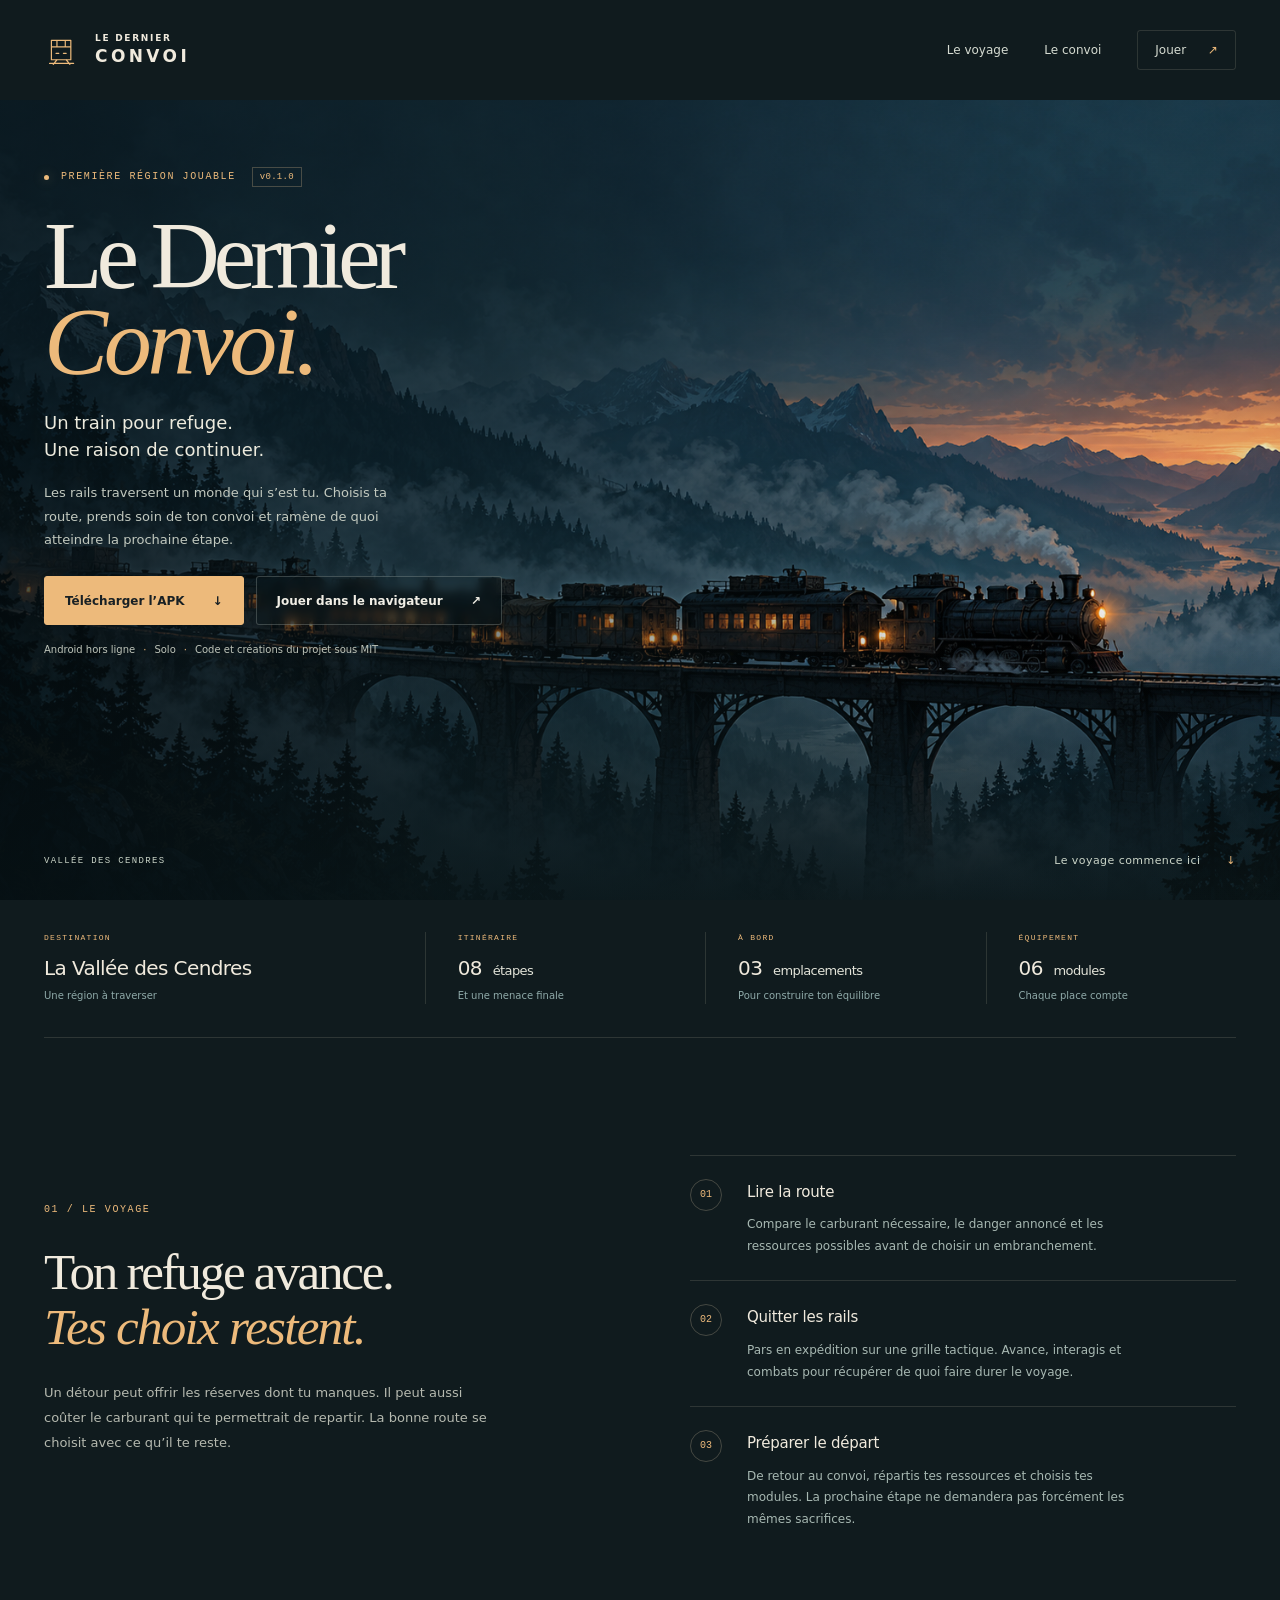
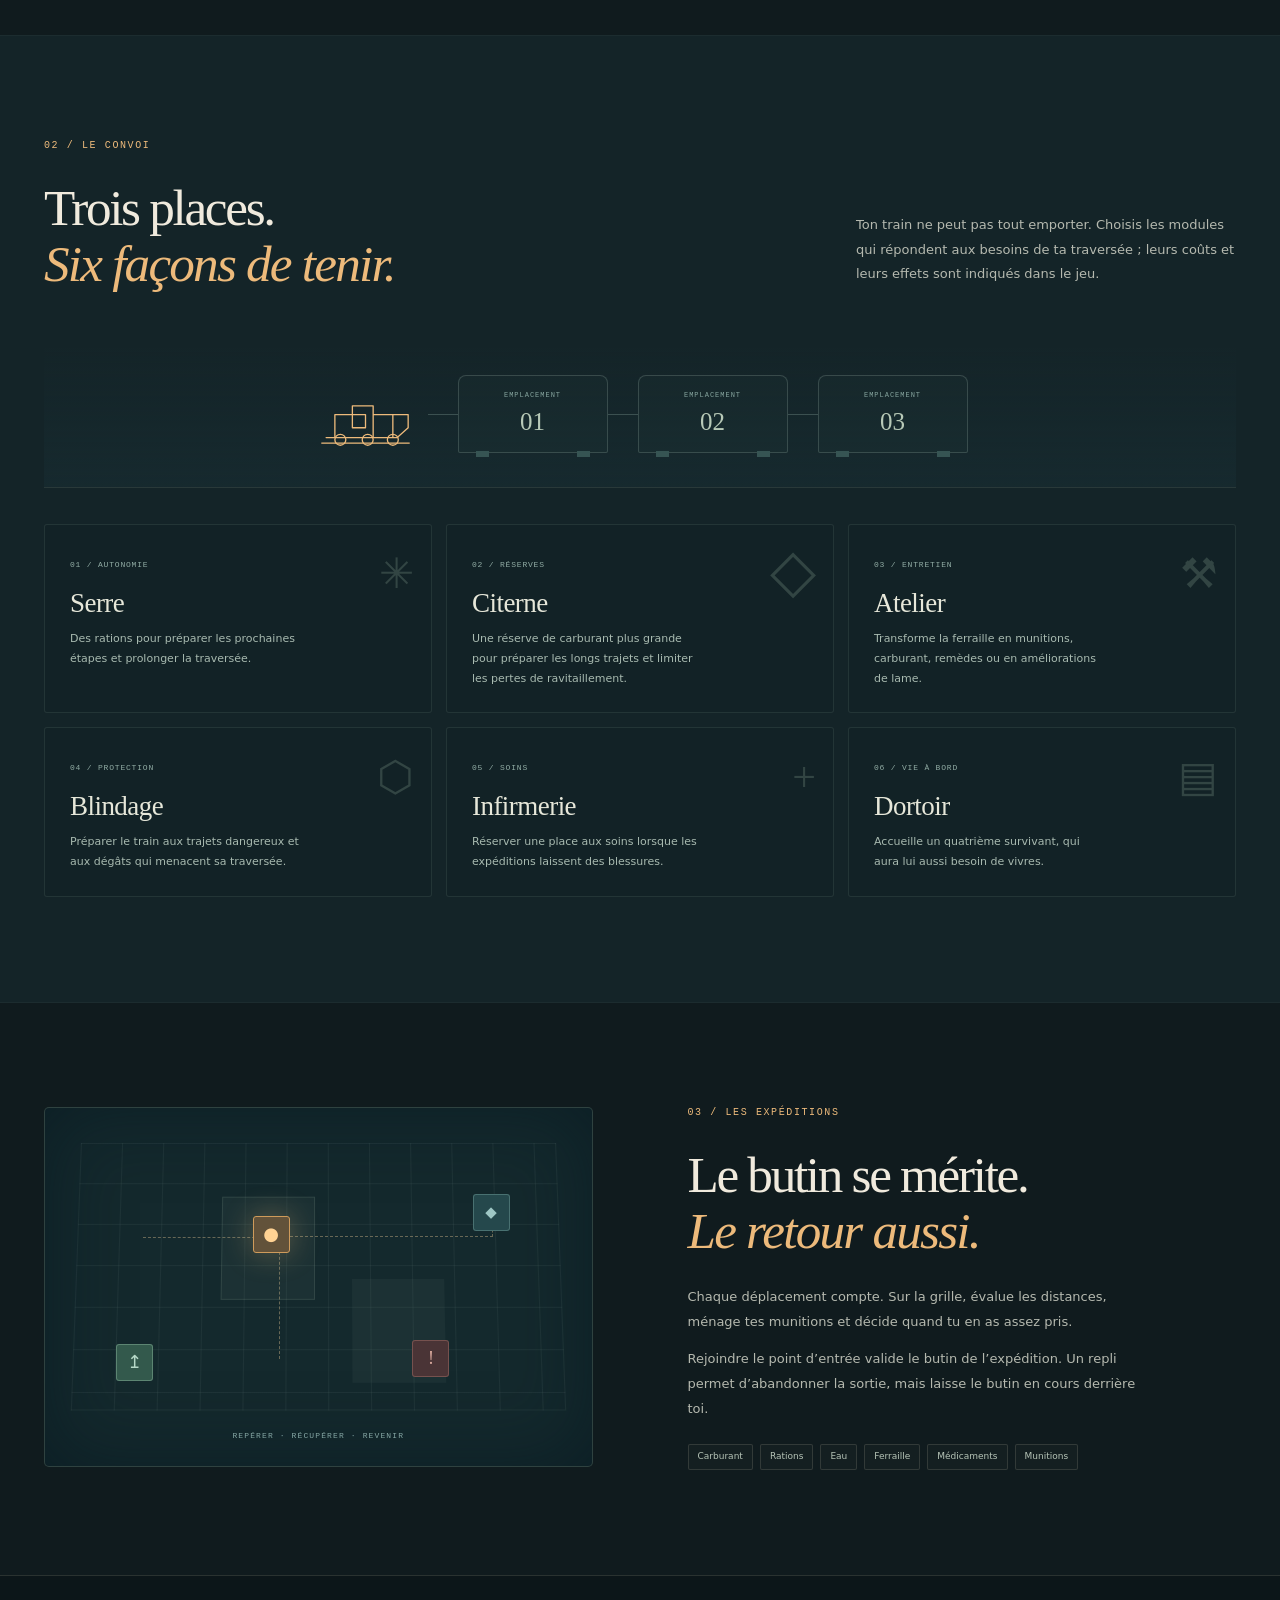
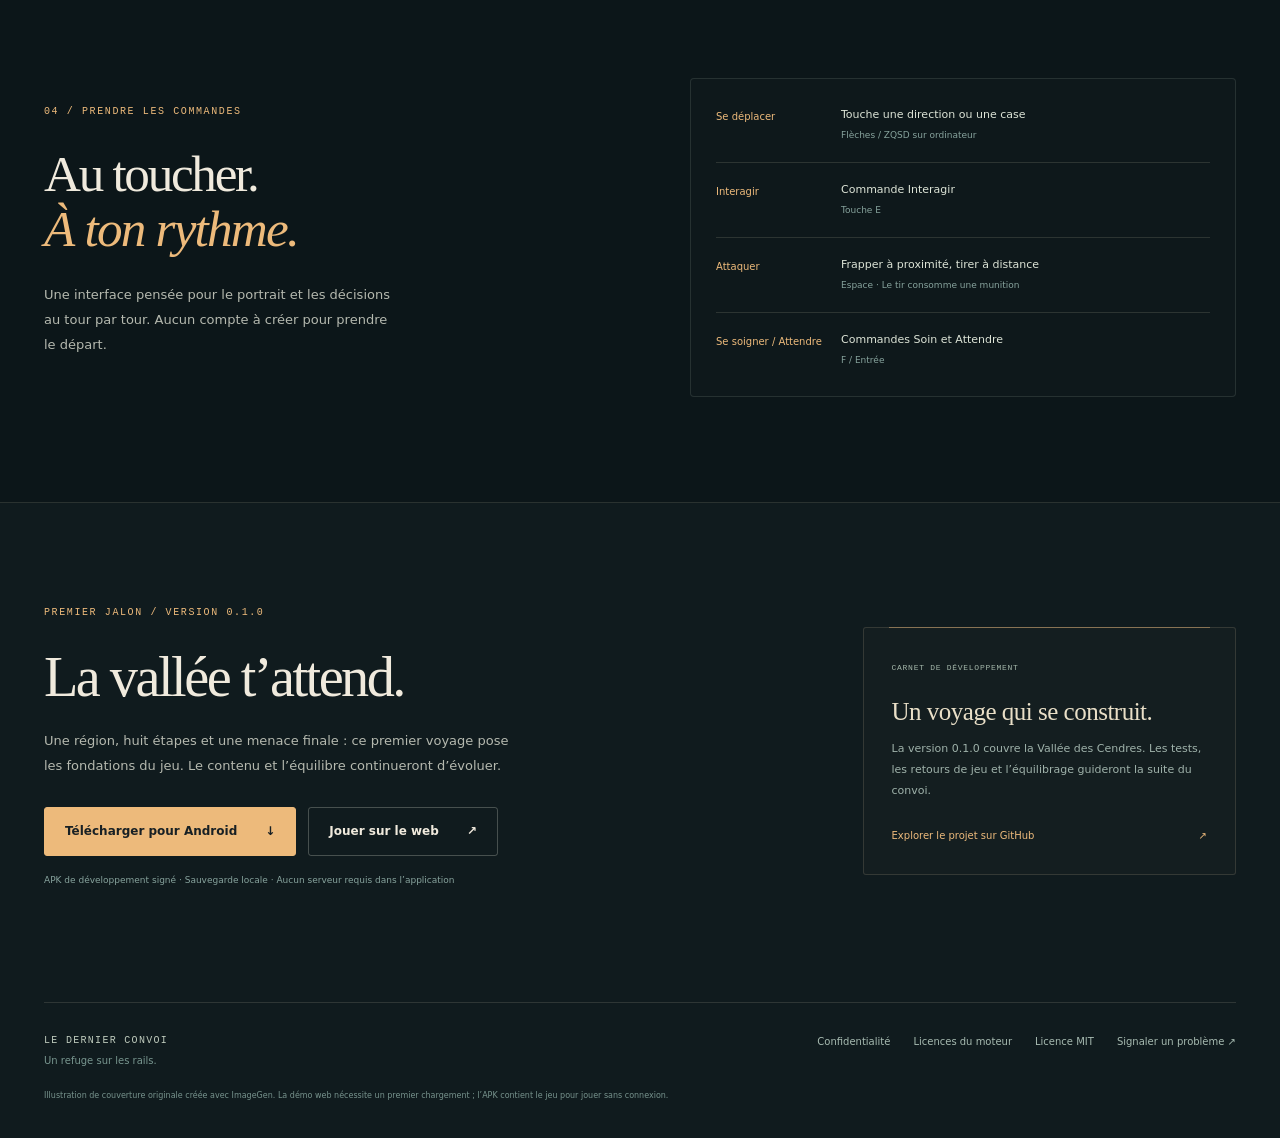
==== docs/index.html @ 00a4aabe "Le Dernier Convoi 0.1 : première région jouable" ====
<!doctype html>
<html lang="fr">
<head>
  <meta charset="utf-8">
  <meta name="viewport" content="width=device-width,initial-scale=1,viewport-fit=cover">
  <meta name="theme-color" content="#101b1e">
  <meta name="description" content="Un train pour refuge. Huit étapes pour traverser la Vallée des Cendres. Le Dernier Convoi, jeu de survie et de stratégie Android entièrement hors ligne.">
  <meta property="og:title" content="Le Dernier Convoi — un refuge sur les rails">
  <meta property="og:description" content="Choisis ta route, aménage ton train et reviens vivant de chaque expédition. Première région jouable, version 0.1.0.">
  <meta property="og:image" content="https://zachiran42.github.io/le-dernier-convoi/assets/key-art.png">
  <meta http-equiv="Content-Security-Policy" content="default-src 'self'; script-src 'none'; style-src 'self'; img-src 'self' data:; connect-src 'none'; object-src 'none'; base-uri 'self'; form-action 'none'">
  <title>Le Dernier Convoi — un refuge sur les rails</title>
  <link rel="stylesheet" href="style.css">
</head>
<body>
  <a class="skip-link" href="#voyage">Aller au contenu</a>
  <header class="header">
    <a class="wordmark" href="./" aria-label="Le Dernier Convoi, accueil">
      <svg class="brand-mark" viewBox="0 0 40 40" aria-hidden="true"><path d="M8 9h21v21H8zM8 16h21M14 9v7M23 9v7M6 34h26M14 30l-4 5M24 30l4 5"/><path d="M13 23h3m5 0h3"/></svg>
      <span>LE DERNIER<br><strong>CONVOI</strong></span>
    </a>
    <nav class="nav" aria-label="Navigation principale">
      <a href="#voyage">Le voyage</a>
      <a href="#convoi">Le convoi</a>
      <a class="nav-play" href="play/index.html">Jouer <span aria-hidden="true">↗</span></a>
    </nav>
  </header>

  <main>
    <section class="hero" aria-labelledby="game-title">
      <img class="hero-art" src="assets/key-art.png" width="1672" height="941" alt="Un long train aux fenêtres ambrées traverse un viaduc au milieu des pins et des montagnes noyées dans la brume." fetchpriority="high">
      <div class="hero-shade" aria-hidden="true"></div>
      <div class="hero-content container">
        <p class="eyebrow"><span class="status-light" aria-hidden="true"></span> PREMIÈRE RÉGION JOUABLE <span class="version">v0.1.0</span></p>
        <h1 id="game-title">Le Dernier<br><em>Convoi.</em></h1>
        <p class="hero-line">Un train pour refuge.<br>Une raison de continuer.</p>
        <p class="hero-description">Les rails traversent un monde qui s’est tu. Choisis ta route, prends soin de ton convoi et ramène de quoi atteindre la prochaine étape.</p>
        <div class="actions">
          <a class="button primary" href="https://github.com/Zachiran42/le-dernier-convoi/releases/download/v0.1.0/le-dernier-convoi-0.1.0.apk" download><span>Télécharger l’APK</span><span aria-hidden="true">↓</span></a>
          <a class="button ghost" href="play/index.html">Jouer dans le navigateur <span aria-hidden="true">↗</span></a>
        </div>
        <p class="hero-meta">Android hors ligne <span>·</span> Solo <span>·</span> Code et créations du projet sous MIT</p>
      </div>
      <div class="hero-bottom container"><span>VALLÉE DES CENDRES</span><a href="#voyage">Le voyage commence ici <span aria-hidden="true">↓</span></a></div>
    </section>

    <div class="ticket container" aria-label="Contenu de la version 0.1.0">
      <div><small>DESTINATION</small><strong>La Vallée des Cendres</strong><span>Une région à traverser</span></div>
      <div><small>ITINÉRAIRE</small><strong>08 <i>étapes</i></strong><span>Et une menace finale</span></div>
      <div><small>À BORD</small><strong>03 <i>emplacements</i></strong><span>Pour construire ton équilibre</span></div>
      <div><small>ÉQUIPEMENT</small><strong>06 <i>modules</i></strong><span>Chaque place compte</span></div>
    </div>

    <section id="voyage" class="section container voyage" aria-labelledby="voyage-title">
      <div class="section-intro">
        <p class="eyebrow">01 / LE VOYAGE</p>
        <h2 id="voyage-title">Ton refuge avance.<br><em>Tes choix restent.</em></h2>
        <p>Un détour peut offrir les réserves dont tu manques. Il peut aussi coûter le carburant qui te permettrait de repartir. La bonne route se choisit avec ce qu’il te reste.</p>
      </div>
      <div class="journey-steps">
        <article><span class="step-number">01</span><div><h3>Lire la route</h3><p>Compare le carburant nécessaire, le danger annoncé et les ressources possibles avant de choisir un embranchement.</p></div></article>
        <article><span class="step-number">02</span><div><h3>Quitter les rails</h3><p>Pars en expédition sur une grille tactique. Avance, interagis et combats pour récupérer de quoi faire durer le voyage.</p></div></article>
        <article><span class="step-number">03</span><div><h3>Préparer le départ</h3><p>De retour au convoi, répartis tes ressources et choisis tes modules. La prochaine étape ne demandera pas forcément les mêmes sacrifices.</p></div></article>
      </div>
    </section>

    <section id="convoi" class="section module-section" aria-labelledby="convoi-title">
      <div class="container">
        <div class="section-heading"><div><p class="eyebrow">02 / LE CONVOI</p><h2 id="convoi-title">Trois places.<br><em>Six façons de tenir.</em></h2></div><p>Ton train ne peut pas tout emporter. Choisis les modules qui répondent aux besoins de ta traversée ; leurs coûts et leurs effets sont indiqués dans le jeu.</p></div>
        <div class="train-diagram" aria-label="Trois emplacements de modules dans le convoi"><span class="locomotive" aria-hidden="true"><svg viewBox="0 0 96 52"><path d="M12 38h65l10-9V17H55V9H36v8H20v21M55 17v21M73 17v21M36 17h12v12H36zM8 43h80"/><circle cx="25" cy="40" r="5"/><circle cx="50" cy="40" r="5"/><circle cx="73" cy="40" r="5"/></svg></span><span class="coupling" aria-hidden="true"></span><span class="wagon-slot"><small>EMPLACEMENT</small>01</span><span class="coupling" aria-hidden="true"></span><span class="wagon-slot"><small>EMPLACEMENT</small>02</span><span class="coupling" aria-hidden="true"></span><span class="wagon-slot"><small>EMPLACEMENT</small>03</span></div>
        <div class="module-grid">
          <article class="module"><span class="module-index">01 / AUTONOMIE</span><h3>Serre</h3><p>Des rations pour préparer les prochaines étapes et prolonger la traversée.</p><span class="module-symbol" aria-hidden="true">✳</span></article>
          <article class="module"><span class="module-index">02 / RÉSERVES</span><h3>Citerne</h3><p>Une réserve de carburant plus grande pour préparer les longs trajets et limiter les pertes de ravitaillement.</p><span class="module-symbol droplet" aria-hidden="true">◇</span></article>
          <article class="module"><span class="module-index">03 / ENTRETIEN</span><h3>Atelier</h3><p>Transforme la ferraille en munitions, carburant, remèdes ou en améliorations de lame.</p><span class="module-symbol" aria-hidden="true">⚒</span></article>
          <article class="module"><span class="module-index">04 / PROTECTION</span><h3>Blindage</h3><p>Préparer le train aux trajets dangereux et aux dégâts qui menacent sa traversée.</p><span class="module-symbol" aria-hidden="true">⬡</span></article>
          <article class="module"><span class="module-index">05 / SOINS</span><h3>Infirmerie</h3><p>Réserver une place aux soins lorsque les expéditions laissent des blessures.</p><span class="module-symbol" aria-hidden="true">+</span></article>
          <article class="module"><span class="module-index">06 / VIE À BORD</span><h3>Dortoir</h3><p>Accueille un quatrième survivant, qui aura lui aussi besoin de vivres.</p><span class="module-symbol" aria-hidden="true">▤</span></article>
        </div>
      </div>
    </section>

    <section class="section container expedition" aria-labelledby="expedition-title">
      <div class="expedition-visual" aria-hidden="true"><div class="grid-lines"></div><span class="trail trail-one"></span><span class="trail trail-two"></span><span class="map-point start">↥</span><span class="map-point loot">◆</span><span class="map-point threat">!</span><span class="map-point player">●</span><span class="map-caption">REPÉRER · RÉCUPÉRER · REVENIR</span></div>
      <div class="section-intro"><p class="eyebrow">03 / LES EXPÉDITIONS</p><h2 id="expedition-title">Le butin se mérite.<br><em>Le retour aussi.</em></h2><p>Chaque déplacement compte. Sur la grille, évalue les distances, ménage tes munitions et décide quand tu en as assez pris.</p><p>Rejoindre le point d’entrée valide le butin de l’expédition. Un repli permet d’abandonner la sortie, mais laisse le butin en cours derrière toi.</p><div class="resource-list" aria-label="Ressources à gérer"><span>Carburant</span><span>Rations</span><span>Eau</span><span>Ferraille</span><span>Médicaments</span><span>Munitions</span></div></div>
    </section>

    <section id="commandes" class="section controls-section" aria-labelledby="controls-title">
      <div class="container controls-layout"><div><p class="eyebrow">04 / PRENDRE LES COMMANDES</p><h2 id="controls-title">Au toucher.<br><em>À ton rythme.</em></h2><p>Une interface pensée pour le portrait et les décisions au tour par tour. Aucun compte à créer pour prendre le départ.</p></div><div class="controls-card"><div class="control-row"><span>Se déplacer</span><strong>Touche une direction ou une case</strong><small>Flèches / ZQSD sur ordinateur</small></div><div class="control-row"><span>Interagir</span><strong>Commande Interagir</strong><small>Touche E</small></div><div class="control-row"><span>Attaquer</span><strong>Frapper à proximité, tirer à distance</strong><small>Espace · Le tir consomme une munition</small></div><div class="control-row"><span>Se soigner / Attendre</span><strong>Commandes Soin et Attendre</strong><small>F / Entrée</small></div></div></div>
    </section>

    <section id="jouer" class="section container departure" aria-labelledby="departure-title"><div><p class="eyebrow">PREMIER JALON / VERSION 0.1.0</p><h2 id="departure-title">La vallée t’attend.</h2><p>Une région, huit étapes et une menace finale : ce premier voyage pose les fondations du jeu. Le contenu et l’équilibre continueront d’évoluer.</p><div class="actions"><a class="button primary" href="https://github.com/Zachiran42/le-dernier-convoi/releases/download/v0.1.0/le-dernier-convoi-0.1.0.apk" download>Télécharger pour Android <span aria-hidden="true">↓</span></a><a class="button outline" href="play/index.html">Jouer sur le web <span aria-hidden="true">↗</span></a></div><p class="download-note">APK de développement signé · Sauvegarde locale · Aucun serveur requis dans l’application</p></div><aside class="field-note"><span class="note-label">CARNET DE DÉVELOPPEMENT</span><h3>Un voyage qui se construit.</h3><p>La version 0.1.0 couvre la Vallée des Cendres. Les tests, les retours de jeu et l’équilibrage guideront la suite du convoi.</p><a href="https://github.com/Zachiran42/le-dernier-convoi">Explorer le projet sur GitHub <span aria-hidden="true">↗</span></a></aside></section>
  </main>

  <footer class="footer container"><div class="footer-brand">LE DERNIER CONVOI <span>Un refuge sur les rails.</span></div><div><a href="privacy.html">Confidentialité</a>
      <a href="GODOT_THIRD_PARTY_LICENSES.txt">Licences du moteur</a><a href="https://github.com/Zachiran42/le-dernier-convoi/blob/main/LICENSE">Licence MIT</a><a href="https://github.com/Zachiran42/le-dernier-convoi/issues">Signaler un problème <span aria-hidden="true">↗</span></a></div><p>Illustration de couverture originale créée avec ImageGen. La démo web nécessite un premier chargement ; l’APK contient le jeu pour jouer sans connexion.</p></footer>
</body>
</html>
---- docs/style.css ----
:root{--ink:#f0eadd;--muted:#b5b9af;--paper:#dce1d5;--background:#101b1e;--deep:#0b1417;--teal:#26464b;--amber:#edba7b;--line:#e3d9bf24;--serif:Georgia,"Times New Roman",serif;--sans:Inter,ui-sans-serif,system-ui,-apple-system,"Segoe UI",sans-serif}
*{box-sizing:border-box}
html{scroll-behavior:smooth;scroll-padding-top:35px;color-scheme:dark}
body{margin:0;background:var(--background);color:var(--ink);font:15px/1.7 var(--sans);-webkit-font-smoothing:antialiased}
a{color:inherit;text-decoration:none;-webkit-tap-highlight-color:transparent}
button,a{touch-action:manipulation}
a:focus-visible,button:focus-visible{outline:3px solid var(--amber);outline-offset:6px}
svg{display:block}
.container{width:min(1240px,calc(100% - 88px));margin-inline:auto}
.skip-link{position:absolute;top:-100px;left:20px;z-index:10;background:var(--amber);color:var(--deep);padding:12px 18px}
.skip-link:focus{top:15px}
.header{height:100px;display:flex;align-items:center;justify-content:space-between;width:min(1400px,calc(100% - 88px));margin:auto;background:var(--background)}
.wordmark{display:flex;align-items:center;gap:14px;font-size:9px;font-weight:550;letter-spacing:.19em;line-height:1.35}
.wordmark strong{font-size:17px;letter-spacing:.2em;font-weight:650}
.brand-mark{width:37px;height:37px;stroke:var(--amber);fill:none;stroke-width:1.3;stroke-linecap:round;stroke-linejoin:round}
.nav{display:flex;gap:36px;align-items:center;font-size:12px;color:#d5dbd1}
.nav a:hover{color:var(--amber)}
.nav-play{padding:9px 17px;border:1px solid var(--line);border-radius:3px}
.nav-play span{margin-left:18px;color:var(--amber)}
.hero{min-height:760px;height:min(840px,calc(100svh - 100px));position:relative;isolation:isolate;background:#152d35;display:flex;align-items:flex-start}
.hero-art{position:absolute;inset:0;width:100%;height:100%;object-fit:cover;object-position:center 53%;z-index:-3}
.hero-shade{position:absolute;inset:0;background:linear-gradient(90deg,rgba(5,15,19,.73) 0%,rgba(9,22,26,.5) 38%,rgba(7,15,19,.08) 76%),linear-gradient(0deg,rgba(10,21,23,.86),transparent 32%);z-index:-2}
.hero-content{padding-top:67px;padding-bottom:95px}
.eyebrow{font:10px/1.6 ui-monospace,"SFMono-Regular",Consolas,monospace;letter-spacing:.16em;color:var(--amber);margin:0 0 26px;display:flex;align-items:center;gap:12px}
.status-light{width:5px;height:5px;background:var(--amber);border-radius:50%;box-shadow:0 0 12px #e8b56b66}
.version{margin-left:4px;border:1px solid #e9c39444;padding:2px 7px;font-size:9px;letter-spacing:.03em}
h1,h2,h3,p{margin-top:0}
h1{font:400 clamp(74px,7.5vw,110px)/.89 var(--serif);letter-spacing:-.065em;margin:0 0 25px;max-width:650px}
h1 em,h2 em{font-weight:400;color:var(--amber)}
h1 em{letter-spacing:-.045em}
.hero-line{font-size:18px;line-height:1.5;font-weight:450;margin-bottom:18px;color:#eceadd}
.hero-description{font-size:13px;line-height:1.8;color:#c2c9bf;max-width:370px;margin-bottom:25px}
.actions{display:flex;flex-wrap:wrap;gap:12px;align-items:center}
.button{display:inline-flex;align-items:center;justify-content:space-between;gap:28px;min-height:49px;padding:12px 20px;border-radius:3px;font-size:12px;font-weight:650;line-height:1.4;border:1px solid transparent;transition:background-color .15s ease,transform .15s ease}
.button:hover{transform:translateY(-2px)}
.button.primary{color:#182024;background:var(--amber);border-color:var(--amber)}
.button.primary:hover{background:#f5c791}
.button.ghost{background:#1020253d;border-color:#d6e0d73b;color:#f1eee5;backdrop-filter:blur(4px)}
.button.ghost:hover,.button.outline:hover{background:#dae2d70e;border-color:var(--amber)}
.button.outline{border-color:#dcdfd344;color:var(--ink);background:transparent}
.hero-meta{font-size:10px;color:#bec4b9;margin-top:16px;display:flex;flex-wrap:wrap;align-items:center;gap:8px}
.hero-meta span{color:var(--amber)}
.hero-bottom{position:absolute;bottom:30px;left:0;right:0;display:flex;align-items:center;justify-content:space-between;font:9px/1.6 ui-monospace,monospace;letter-spacing:.15em;color:#cbd5c8}
.hero-bottom>a{letter-spacing:.04em;text-transform:none;font-family:var(--sans);font-size:11px}
.hero-bottom>a span{margin-left:22px;color:var(--amber)}
.ticket{display:grid;grid-template-columns:1.4fr repeat(3,1fr);padding:32px 0 33px;gap:30px;border-bottom:1px solid var(--line)}
.ticket>div{display:flex;flex-direction:column;justify-content:center;position:relative}
.ticket>div+div{border-left:1px solid var(--line);padding-left:32px}
.ticket small{font:8px/1.6 ui-monospace,monospace;letter-spacing:.16em;color:var(--amber);margin-bottom:10px}
.ticket strong{font-size:20px;line-height:1.3;font-weight:500;letter-spacing:-.03em}
.ticket strong i{font-size:13px;font-style:normal;color:#e3e4d9;margin-left:5px}
.ticket span{font-size:10px;color:#8faaa9;margin-top:6px}
.section{padding-top:102px;padding-bottom:105px}
.section-intro>p:not(.eyebrow),.section-heading>p{font-size:13px;line-height:1.9;color:var(--muted);max-width:450px}
h2{font:400 clamp(36px,4vw,54px)/1.08 var(--serif);letter-spacing:-.045em;margin-bottom:27px}
h2 em{letter-spacing:-.035em}
.voyage{display:grid;grid-template-columns:1fr 1fr;gap:100px;align-items:center}
.voyage .section-intro{max-width:455px}
.journey-steps{padding-top:15px}
.journey-steps article{display:flex;gap:25px;padding:23px 0;border-top:1px solid var(--line)}
.journey-steps article:last-child{padding-bottom:0}
.step-number{flex:none;width:32px;height:32px;border:1px solid #d7c1a444;border-radius:50%;display:grid;place-items:center;color:var(--amber);font:10px/1 ui-monospace,monospace}
.journey-steps h3{font-size:15px;letter-spacing:-.015em;font-weight:500;margin:1px 0 9px}
.journey-steps p{font-size:12px;line-height:1.8;color:#a7b8b2;margin-bottom:0;max-width:380px}
.module-section{background:#142428;border-top:1px solid #d1d8c30b;border-bottom:1px solid #d1d8c30b}
.section-heading{display:flex;justify-content:space-between;align-items:flex-end;gap:65px}
.section-heading h2{margin-bottom:0}
.section-heading>p{max-width:380px;margin-bottom:4px}
.train-diagram{display:flex;align-items:center;justify-content:center;gap:0;margin:55px 0 36px;padding:29px 28px 34px;background:linear-gradient(0deg,#1a333a59,transparent);border-bottom:1px solid #b0bfa222}
.locomotive{width:115px;padding:14px 10px 0 0;align-self:flex-end}
.locomotive svg{width:100%;stroke:var(--amber);stroke-width:1.2;fill:none;stroke-linecap:round;stroke-linejoin:round}
.coupling{width:30px;height:1px;background:#809c925c;flex:none}
.wagon-slot{width:150px;height:78px;border:1px solid #91aaa144;border-radius:8px 8px 2px 2px;background:#a9d5be04;display:flex;flex-direction:column;justify-content:center;text-align:center;font:25px/1.2 var(--serif);color:#b7c9b7;position:relative}
.wagon-slot::after{content:"";position:absolute;left:17px;right:17px;bottom:-5px;height:6px;border-left:13px solid #365453;border-right:13px solid #365453}
.wagon-slot small{font:7px/1.4 ui-monospace,monospace;letter-spacing:.14em;color:#86a59f;margin-bottom:7px}
.module-grid{display:grid;grid-template-columns:repeat(3,1fr);gap:14px}
.module{padding:25px 25px 24px;position:relative;border:1px solid #9db4a521;border-radius:3px;background:#07151819;overflow:hidden;min-height:170px}
.module-index{font:8px/1.5 ui-monospace,monospace;letter-spacing:.1em;color:#92ada5}
.module h3{font:400 27px/1.2 var(--serif);letter-spacing:-.02em;margin:11px 0 10px;color:#e6e7d9}
.module p{font-size:11px;color:#a8bab0;line-height:1.8;max-width:230px;margin-bottom:0;position:relative;z-index:1}
.module-symbol{position:absolute;right:17px;top:28px;font:42px/1 Georgia,serif;color:#b6d1ba33}
.module-symbol.droplet{transform:rotate(0deg);font-size:60px;top:16px}
.expedition{display:grid;grid-template-columns:1fr 1fr;gap:95px;align-items:center}
.expedition-visual{position:relative;height:360px;background:#14292d;border:1px solid #c6ccad26;overflow:hidden;border-radius:5px;box-shadow:inset 0 0 80px #07181f99}
.grid-lines{position:absolute;inset:31px 31px 57px;background-image:linear-gradient(#97aea714 1px,transparent 1px),linear-gradient(90deg,#97aea714 1px,transparent 1px);background-size:42px 42px;border-right:1px solid #97aea714;border-bottom:1px solid #97aea714;transform:perspective(900px) rotateX(8deg)}
.grid-lines::after{content:"";position:absolute;left:30%;top:21%;width:19%;height:38%;background:#78958813;border:1px solid #b0c6b321;box-shadow:130px 83px 0 -1px #78958813}
.map-point{position:absolute;width:37px;height:37px;display:grid;place-items:center;border-radius:3px;font-size:18px;z-index:1}
.map-point.start{left:13%;bottom:24%;color:#b7d9c8;background:#33594c;border:1px solid #92bfa56e}
.map-point.player{left:38%;top:30%;color:#ffd293;border:1px solid #cf9b5b;background:#62523a;box-shadow:0 0 30px #f0bd7955}
.map-point.loot{right:15%;top:24%;font-size:15px;color:#9fc7c5;background:#25484c;border:1px solid #81aea966}
.map-point.threat{right:26%;bottom:25%;font-family:var(--serif);color:#dcaa9e;background:#4a3436;border:1px solid #b67d7366}
.trail{position:absolute;border:1px dashed #e7c79566;border-left:0;border-bottom:0}
.trail-one{left:18%;top:36%;width:25%;height:34%}
.trail-two{left:43%;top:30%;width:39%;height:6%;border-bottom:1px dashed #e7c79566;border-top:0}
.map-caption{position:absolute;left:0;right:0;bottom:24px;text-align:center;font:8px/1.5 ui-monospace,monospace;letter-spacing:.14em;color:#86a7a4}
.resource-list{display:flex;gap:7px;flex-wrap:wrap;margin-top:23px}
.resource-list span{padding:4px 9px;font-size:9px;border:1px solid #d9d3bb26;border-radius:2px;color:#b6c4b7;background:#e9dcb105}
.controls-section{background:#0c1619;border-top:1px solid var(--line);border-bottom:1px solid var(--line)}
.controls-layout{display:grid;grid-template-columns:1fr 1fr;gap:100px;align-items:center}
.controls-layout>div>p:not(.eyebrow){font-size:13px;line-height:1.9;max-width:350px;color:var(--muted)}
.controls-card{border:1px solid #a9baab26;border-radius:4px;padding:9px 25px;background:#b7c8ac04}
.control-row{padding:18px 0;border-bottom:1px solid var(--line);display:grid;grid-template-columns:110px 1fr;column-gap:15px;row-gap:4px}
.control-row:last-child{border-bottom:0}
.control-row>span{grid-row:1/3;font-size:10px;color:var(--amber);padding-top:2px}
.control-row strong{font-size:11px;font-weight:500;color:#dde4d7}
.control-row small{font-size:9px;color:#87a39d}
.departure{display:grid;grid-template-columns:1.3fr .7fr;gap:125px;align-items:center}
.departure h2{font-size:clamp(40px,4.4vw,63px);margin-bottom:22px}
.departure>div>p:not(.eyebrow):not(.download-note){font-size:13px;line-height:1.9;color:var(--muted);max-width:470px;margin-bottom:28px}
.download-note{font-size:9px;color:#87a39d;margin-top:17px;max-width:470px}
.field-note{padding:25px 28px 30px;border:1px solid #d6c9a229;border-radius:3px;background:#d8caa505;position:relative}
.field-note::before{content:"";position:absolute;top:-1px;left:25px;right:25px;height:1px;background:#e3b1767a}
.note-label{font:8px/1.4 ui-monospace,monospace;letter-spacing:.09em;color:#a3b6a9}
.field-note h3{font:400 25px/1.2 var(--serif);color:#e9dfc7;letter-spacing:-.02em;margin:19px 0 12px}
.field-note p{font-size:11px;line-height:1.9;color:#9fb2aa;margin-bottom:25px}
.field-note a{font-size:10px;color:var(--amber);display:flex;align-items:center;justify-content:space-between;gap:15px}
.field-note a:hover{text-decoration:underline}
.footer{padding-top:30px;padding-bottom:35px;border-top:1px solid var(--line);display:grid;grid-template-columns:1fr 1fr;gap:20px}
.footer-brand{font:10px/1.5 ui-monospace,monospace;letter-spacing:.13em;color:#bfcbbd}
.footer-brand span{display:block;font:10px/1.5 var(--sans);letter-spacing:0;color:#78968f;margin-top:5px}
.footer>div+div{display:flex;align-items:flex-start;justify-content:flex-end;gap:23px;font-size:10px;color:#a7bbb1}
.footer a:hover{color:var(--amber)}
.footer>p{grid-column:1/-1;font-size:8px;color:#77938d;line-height:1.8;max-width:740px;margin:1px 0 0}
.privacy-main{width:min(760px,calc(100% - 48px));margin:65px auto 100px}
.privacy-main h1{font-size:clamp(42px,6vw,66px);line-height:1.05;letter-spacing:-.05em;margin:25px 0 35px}
.privacy-main h2{font:400 27px/1.25 var(--serif);margin:35px 0 14px;color:var(--amber)}
.privacy-main p,.privacy-main li{font-size:13px;color:var(--muted);line-height:1.9}
.privacy-main a{color:var(--amber)}
.privacy-main .back{font-size:11px}
.privacy-main .eyebrow{margin-top:45px;margin-bottom:0}
@media(min-width:1700px){.hero-content{padding-top:90px}.hero-description{max-width:405px}.hero-art{object-position:center 57%}}
@media(max-width:1050px){.container,.header{width:calc(100% - 60px)}.hero-content{padding-top:55px}.hero{min-height:730px}.hero-description{max-width:330px}.hero-line{font-size:17px}.voyage,.expedition,.controls-layout{gap:50px}.section-heading{gap:45px}.section-heading>p{max-width:315px}.ticket{gap:20px}.ticket>div+div{padding-left:20px}.ticket strong{font-size:17px}.ticket strong i{font-size:11px}.ticket span{font-size:9px}.module{padding:21px}.module p{max-width:190px}.module-symbol{right:12px;opacity:.7}.departure{gap:55px}.button{padding-inline:17px;gap:18px;font-size:11px}.control-row{grid-template-columns:87px 1fr}.section{padding-block:85px}}
@media(max-width:760px){.header{height:82px;width:calc(100% - 40px)}.container{width:calc(100% - 40px)}.wordmark{font-size:8px;gap:10px}.wordmark strong{font-size:15px}.brand-mark{width:31px}.nav{gap:17px;font-size:10px}.nav>a:first-child{display:none}.nav-play{padding:8px 12px}.nav-play span{margin-left:7px}.hero{height:auto;min-height:765px}.hero-content{padding-top:53px;padding-bottom:120px}.hero-art{object-position:76% center}.hero-shade{background:linear-gradient(90deg,#08171cd9,#0b1c2177 74%,#0b1c2144),linear-gradient(0deg,#0b181ce8,transparent 32%)}h1{font-size:88px;max-width:400px}.eyebrow{font-size:8px;letter-spacing:.12em;gap:8px;margin-bottom:25px}.version{font-size:8px}.hero-line{font-size:18px}.hero-description{font-size:12px;max-width:315px}.hero-meta{font-size:9px;gap:6px;max-width:300px;line-height:1.8}.hero-bottom{bottom:25px;font-size:8px}.hero-bottom>a{font-size:9px}.hero-bottom>a span{margin-left:9px}.hero .actions{align-items:stretch;max-width:325px;gap:9px}.hero .button{min-height:46px}.ticket{grid-template-columns:1fr 1fr;gap:27px 18px;padding-block:29px 33px}.ticket>div+div{padding-left:17px}.ticket>div:nth-child(3){border-left:none;padding-left:0}.ticket small{margin-bottom:7px;font-size:7px}.ticket strong{font-size:18px}.ticket strong i{font-size:11px}.ticket span{font-size:9px}.section{padding-block:65px}.voyage,.expedition,.controls-layout,.departure{grid-template-columns:1fr;gap:38px}.section-intro>p:not(.eyebrow),.section-heading>p{font-size:12px}h2{font-size:40px;margin-bottom:24px}.journey-steps{padding-top:0}.journey-steps article{gap:20px;padding-block:22px}.journey-steps h3{font-size:14px}.journey-steps p{font-size:11px;max-width:none}.section-heading{display:block}.section-heading h2{margin-bottom:25px}.section-heading>p{max-width:none}.train-diagram{padding:15px 0 25px;margin:30px 0 25px}.locomotive{width:58px;padding-right:2px}.coupling{width:12px}.wagon-slot{width:75px;height:58px;font-size:21px}.wagon-slot small{font-size:5px;letter-spacing:.05em;margin-bottom:4px}.wagon-slot::after{left:10px;right:10px;border-width:8px}.module-grid{grid-template-columns:1fr 1fr;gap:10px}.module{padding:18px 16px;min-height:185px}.module-index{font-size:6px;letter-spacing:.02em}.module h3{font-size:25px}.module p{font-size:10px;max-width:none;line-height:1.85}.module-symbol{font-size:28px;top:25px;right:11px;opacity:.6}.module-symbol.droplet{font-size:40px;top:17px}.expedition-visual{height:285px;order:2}.expedition .section-intro{order:1}.grid-lines{inset:24px 24px 52px;background-size:35px 35px}.map-caption{font-size:7px;bottom:20px}.map-point{width:31px;height:31px;font-size:16px}.resource-list span{font-size:8px}.controls-layout>div>p:not(.eyebrow){font-size:12px;max-width:none}.controls-card{padding:5px 20px}.control-row{grid-template-columns:90px 1fr;padding-block:16px;gap:4px 12px}.control-row strong{font-size:10px}.control-row>span{font-size:9px}.control-row small{font-size:8px}.departure>div>p:not(.eyebrow):not(.download-note){font-size:12px}.departure .actions{gap:9px}.departure .button{font-size:11px}.download-note{font-size:8px}.field-note{padding:23px}.footer{grid-template-columns:1fr;gap:23px;padding-block:27px}.footer>div+div{justify-content:flex-start;flex-wrap:wrap;gap:18px;font-size:9px}.footer>p{font-size:8px}.footer-brand{font-size:9px}.privacy-main{margin-top:40px;margin-bottom:65px}}
@media(max-width:370px){h1{font-size:78px}.hero{min-height:790px}.hero .actions{max-width:285px}.hero .button{width:100%}.hero-bottom>a{max-width:125px;text-align:right}.module-grid{gap:8px}.module{padding:16px 12px}.module h3{font-size:23px}.module p{font-size:9px}.module-symbol{right:7px}.wagon-slot{width:66px}.coupling{width:9px}.locomotive{width:51px}}
@media(prefers-reduced-motion:reduce){html{scroll-behavior:auto}.button{transition:none}.button:hover{transform:none}}
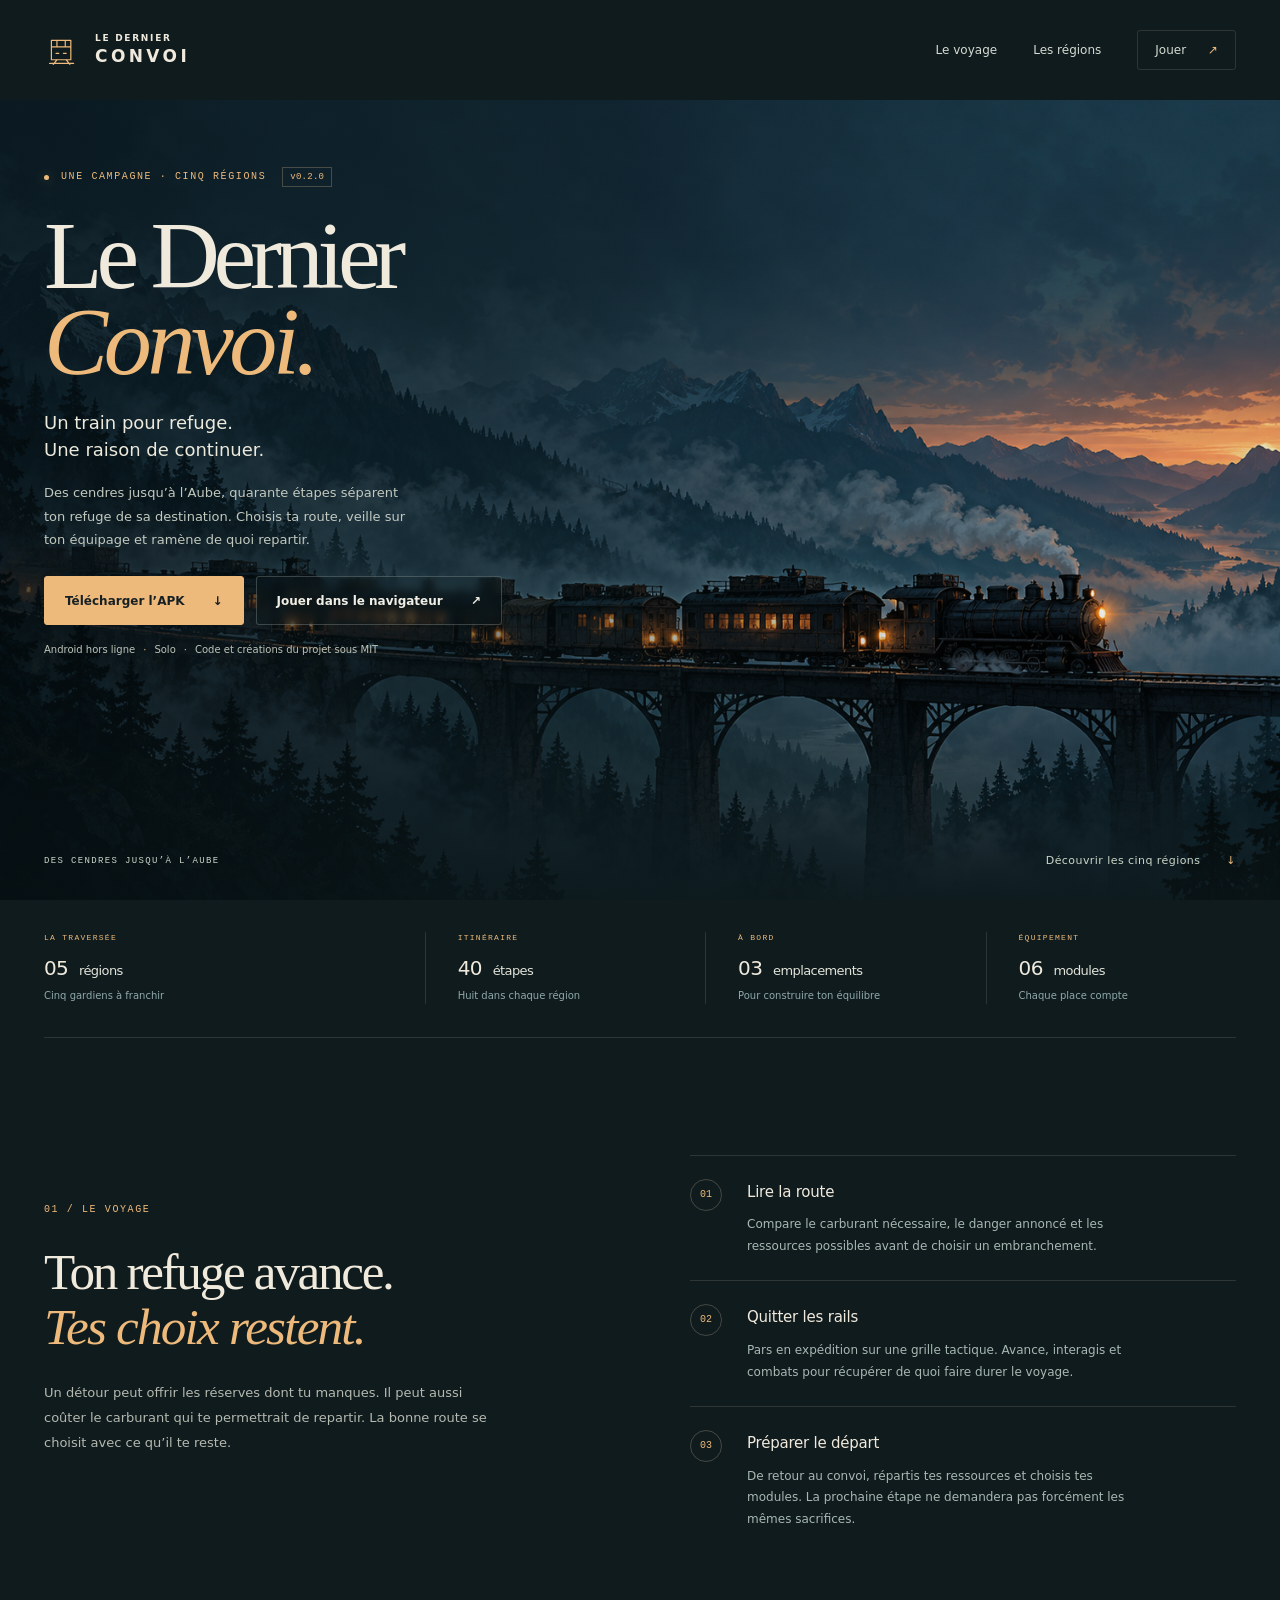
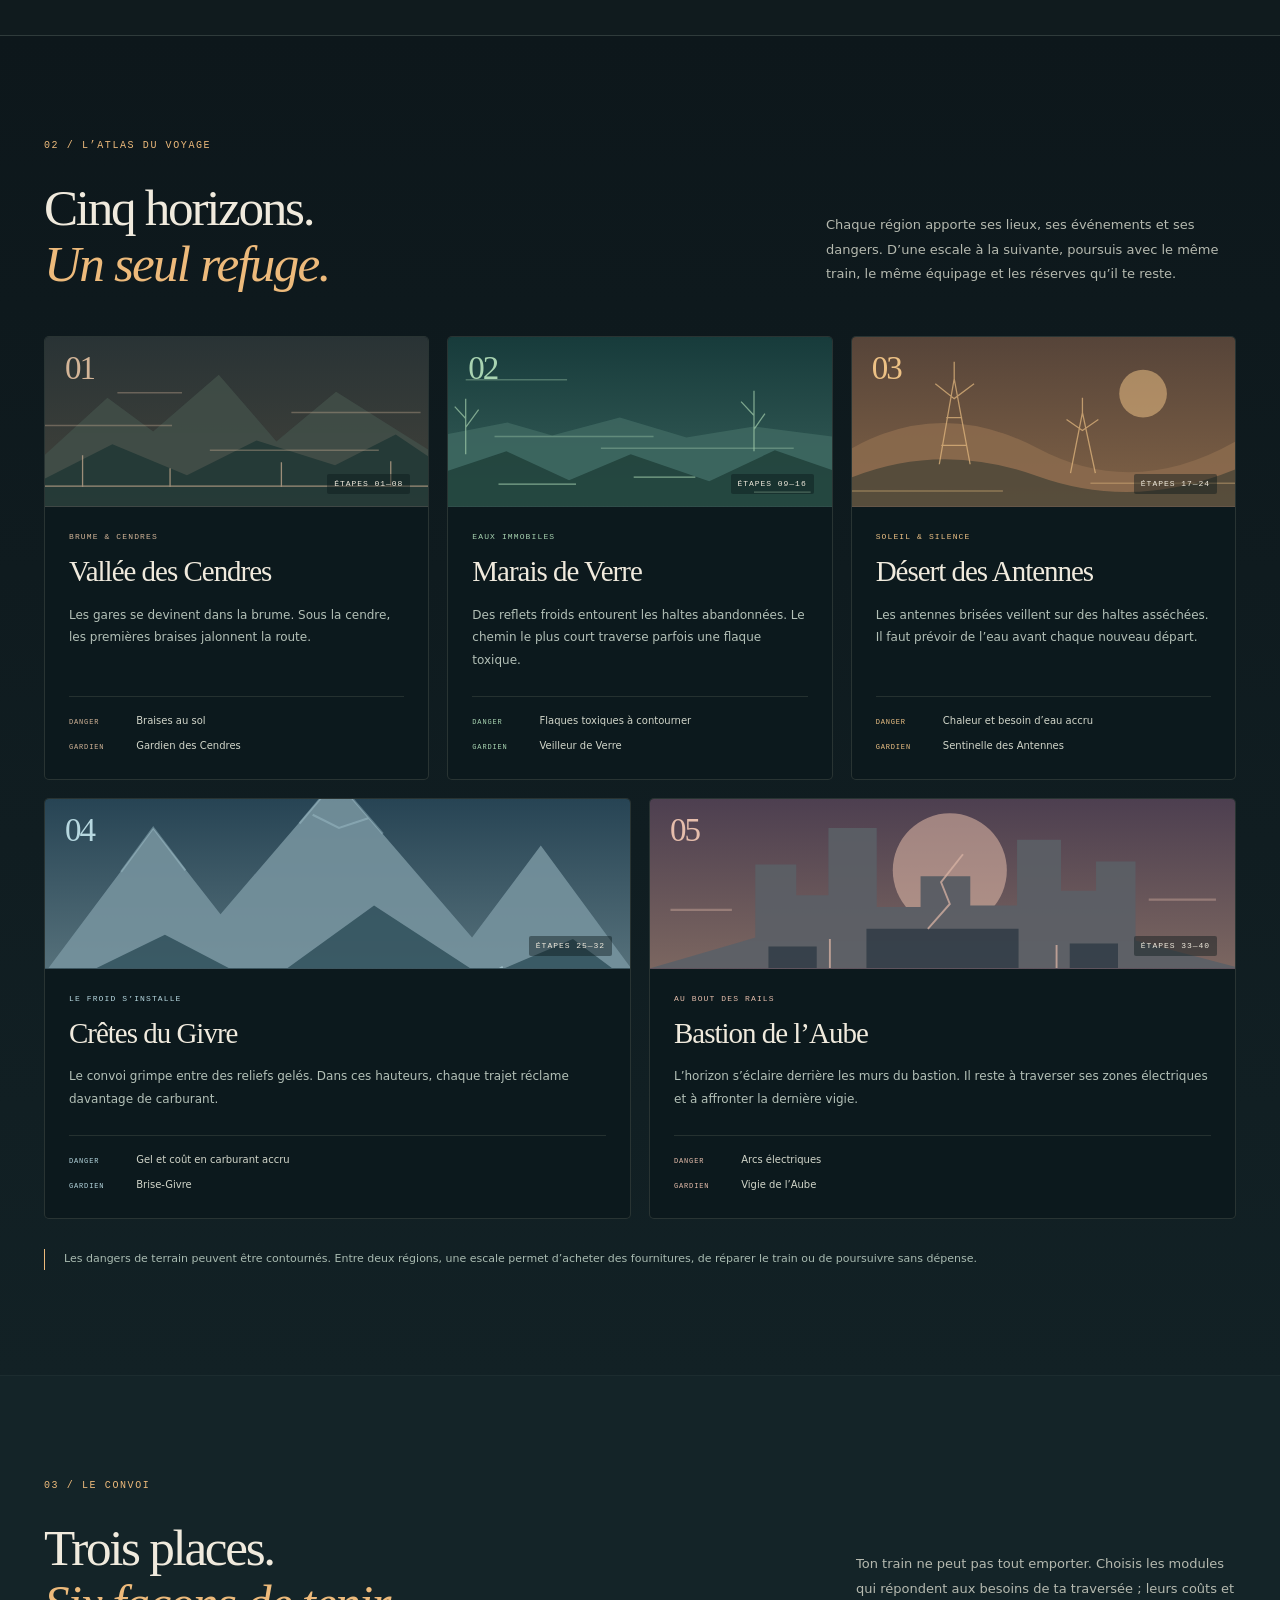
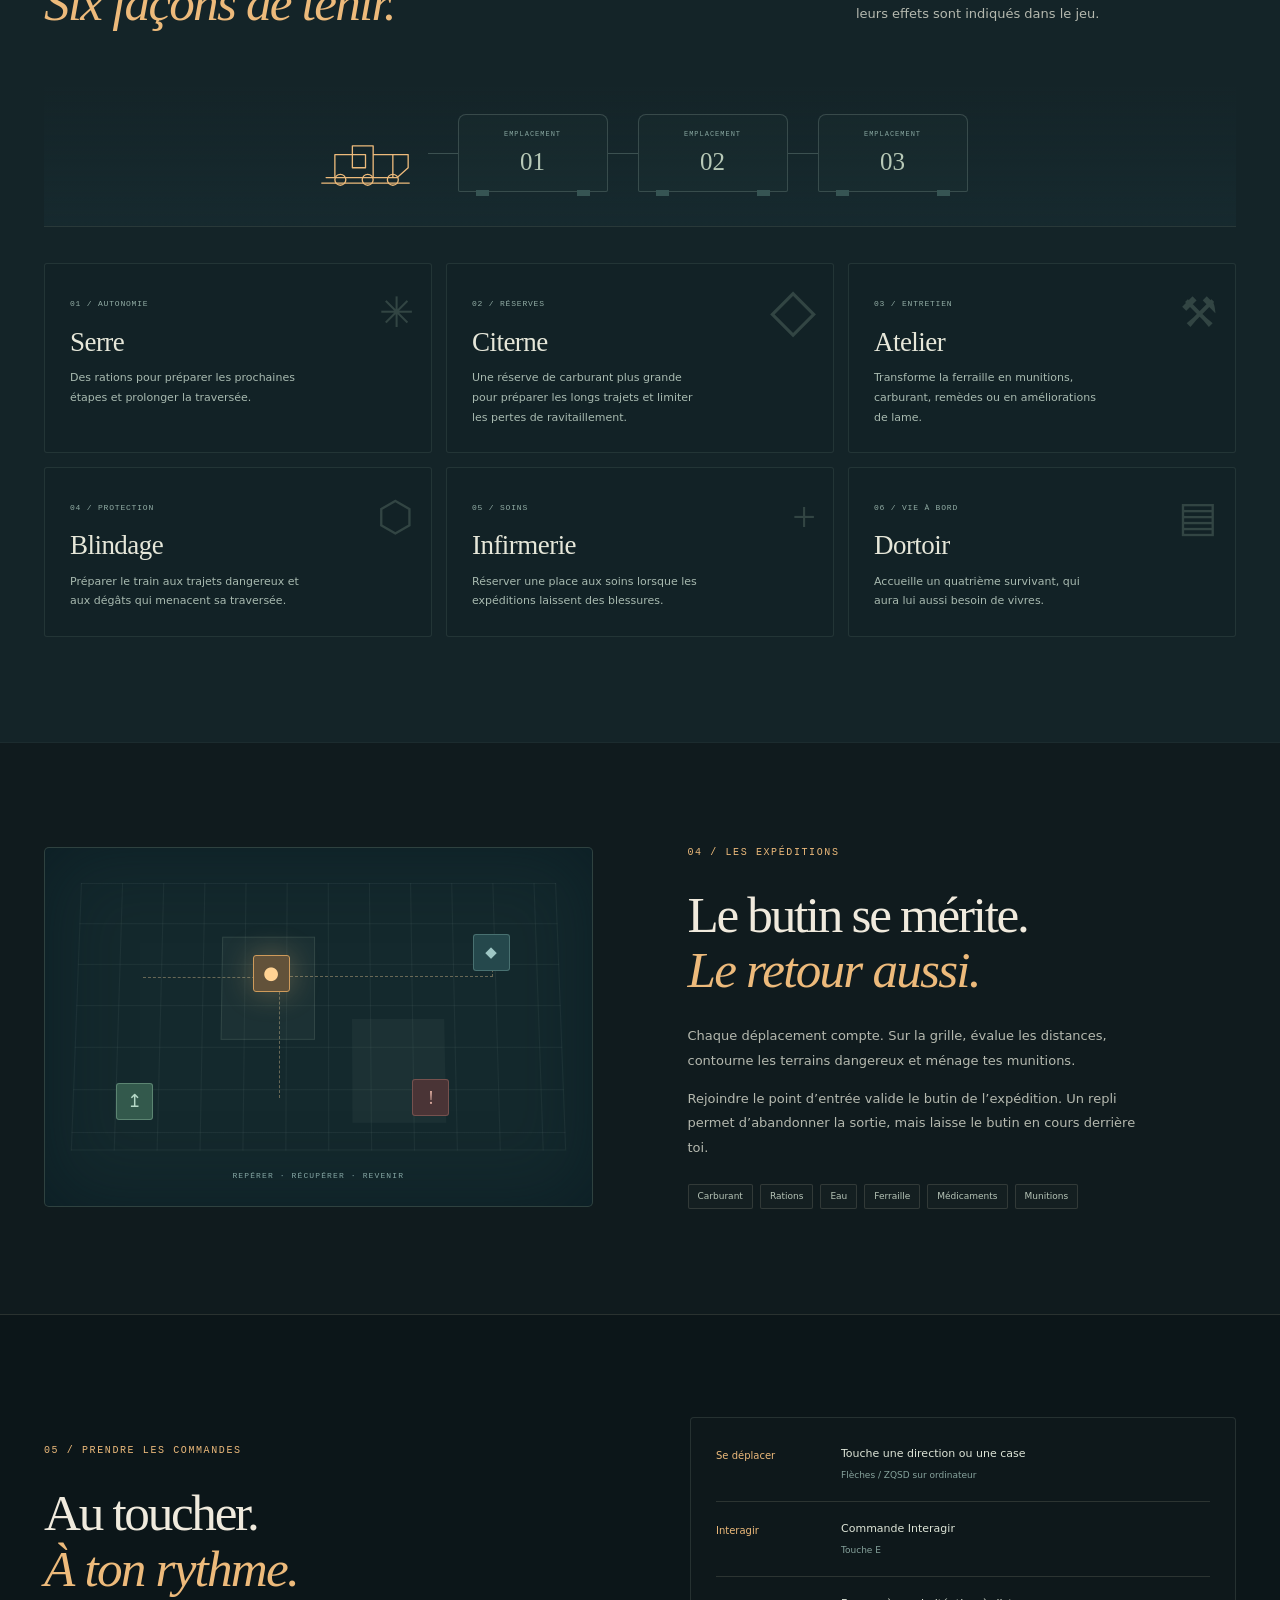
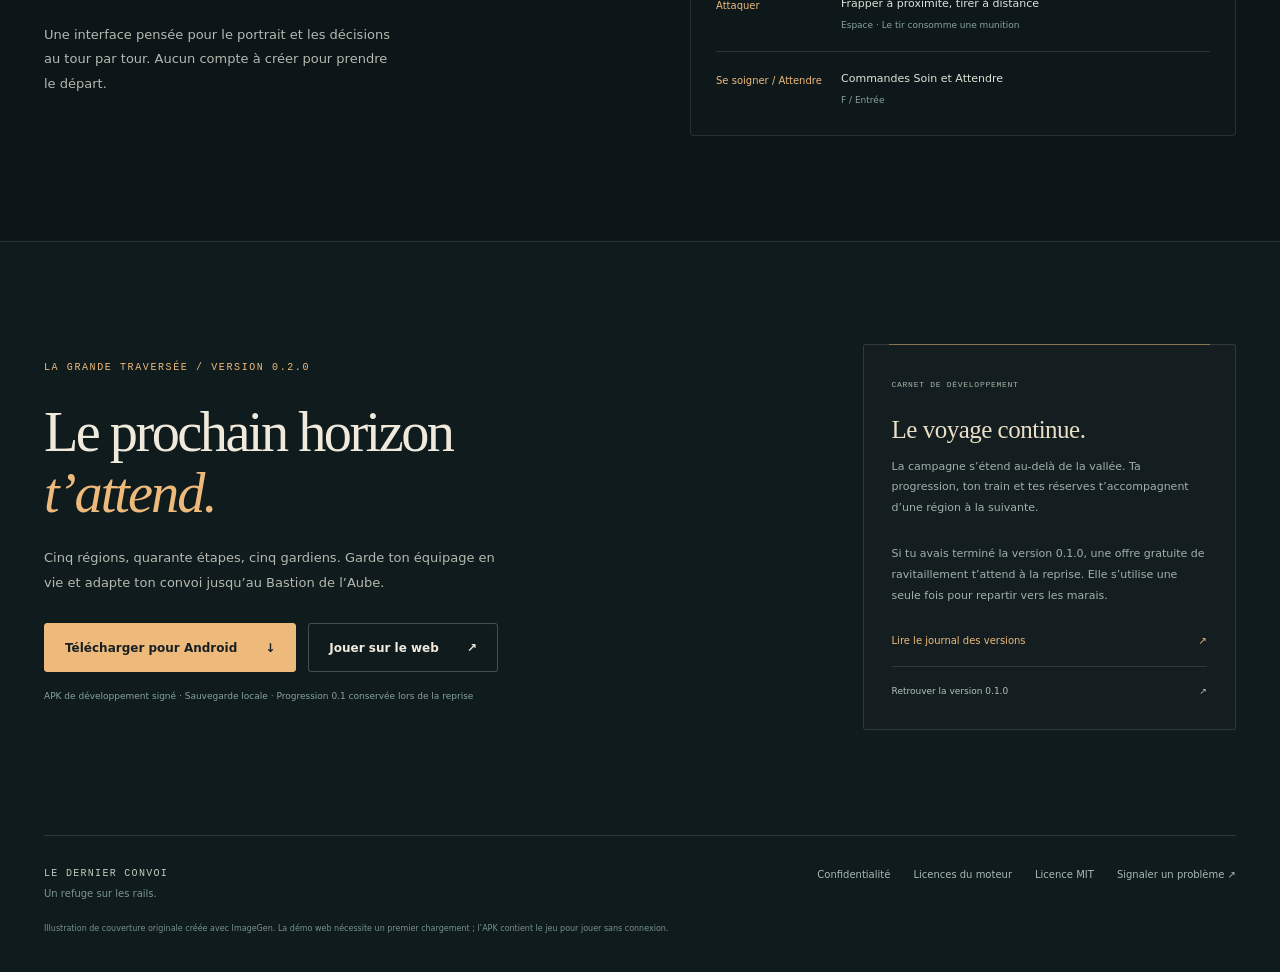
==== commit a171b270: "Publier la version 0.2.0 — cinq régions, quarante étapes" ====
--- a/docs/index.html
+++ b/docs/index.html
@@ -4,13 +4,13 @@
   <meta charset="utf-8">
   <meta name="viewport" content="width=device-width,initial-scale=1,viewport-fit=cover">
   <meta name="theme-color" content="#101b1e">
-  <meta name="description" content="Un train pour refuge. Huit étapes pour traverser la Vallée des Cendres. Le Dernier Convoi, jeu de survie et de stratégie Android entièrement hors ligne.">
+  <meta name="description" content="Cinq régions, quarante étapes et un train pour refuge. Le Dernier Convoi, jeu de survie et de stratégie Android entièrement hors ligne. Version 0.2.0.">
   <meta property="og:title" content="Le Dernier Convoi — un refuge sur les rails">
-  <meta property="og:description" content="Choisis ta route, aménage ton train et reviens vivant de chaque expédition. Première région jouable, version 0.1.0.">
+  <meta property="og:description" content="Des cendres jusqu’à l’Aube : cinq régions, cinq gardiens et quarante étapes. Choisis ta route, aménage ton train et reviens de chaque expédition. Version 0.2.0.">
   <meta property="og:image" content="https://zachiran42.github.io/le-dernier-convoi/assets/key-art.png">
   <meta http-equiv="Content-Security-Policy" content="default-src 'self'; script-src 'none'; style-src 'self'; img-src 'self' data:; connect-src 'none'; object-src 'none'; base-uri 'self'; form-action 'none'">
   <title>Le Dernier Convoi — un refuge sur les rails</title>
-  <link rel="stylesheet" href="style.css">
+  <link rel="stylesheet" href="style.css?v=0.2.0">
 </head>
 <body>
   <a class="skip-link" href="#voyage">Aller au contenu</a>
@@ -21,8 +21,8 @@
     </a>
     <nav class="nav" aria-label="Navigation principale">
       <a href="#voyage">Le voyage</a>
-      <a href="#convoi">Le convoi</a>
-      <a class="nav-play" href="play/index.html">Jouer <span aria-hidden="true">↗</span></a>
+      <a href="#regions">Les régions</a>
+      <a class="nav-play" href="play/index.html?v=0.2.0">Jouer <span aria-hidden="true">↗</span></a>
     </nav>
   </header>
 
@@ -31,22 +31,22 @@
       <img class="hero-art" src="assets/key-art.png" width="1672" height="941" alt="Un long train aux fenêtres ambrées traverse un viaduc au milieu des pins et des montagnes noyées dans la brume." fetchpriority="high">
       <div class="hero-shade" aria-hidden="true"></div>
       <div class="hero-content container">
-        <p class="eyebrow"><span class="status-light" aria-hidden="true"></span> PREMIÈRE RÉGION JOUABLE <span class="version">v0.1.0</span></p>
+        <p class="eyebrow"><span class="status-light" aria-hidden="true"></span> UNE CAMPAGNE · CINQ RÉGIONS <span class="version">v0.2.0</span></p>
         <h1 id="game-title">Le Dernier<br><em>Convoi.</em></h1>
         <p class="hero-line">Un train pour refuge.<br>Une raison de continuer.</p>
-        <p class="hero-description">Les rails traversent un monde qui s’est tu. Choisis ta route, prends soin de ton convoi et ramène de quoi atteindre la prochaine étape.</p>
+        <p class="hero-description">Des cendres jusqu’à l’Aube, quarante étapes séparent ton refuge de sa destination. Choisis ta route, veille sur ton équipage et ramène de quoi repartir.</p>
         <div class="actions">
-          <a class="button primary" href="https://github.com/Zachiran42/le-dernier-convoi/releases/download/v0.1.0/le-dernier-convoi-0.1.0.apk" download><span>Télécharger l’APK</span><span aria-hidden="true">↓</span></a>
-          <a class="button ghost" href="play/index.html">Jouer dans le navigateur <span aria-hidden="true">↗</span></a>
+          <a class="button primary" href="https://github.com/Zachiran42/le-dernier-convoi/releases/download/v0.2.0/le-dernier-convoi-0.2.0.apk" download><span>Télécharger l’APK</span><span aria-hidden="true">↓</span></a>
+          <a class="button ghost" href="play/index.html?v=0.2.0">Jouer dans le navigateur <span aria-hidden="true">↗</span></a>
         </div>
         <p class="hero-meta">Android hors ligne <span>·</span> Solo <span>·</span> Code et créations du projet sous MIT</p>
       </div>
-      <div class="hero-bottom container"><span>VALLÉE DES CENDRES</span><a href="#voyage">Le voyage commence ici <span aria-hidden="true">↓</span></a></div>
+      <div class="hero-bottom container"><span>DES CENDRES JUSQU’À L’AUBE</span><a href="#regions">Découvrir les cinq régions <span aria-hidden="true">↓</span></a></div>
     </section>
 
-    <div class="ticket container" aria-label="Contenu de la version 0.1.0">
-      <div><small>DESTINATION</small><strong>La Vallée des Cendres</strong><span>Une région à traverser</span></div>
-      <div><small>ITINÉRAIRE</small><strong>08 <i>étapes</i></strong><span>Et une menace finale</span></div>
+    <div class="ticket container" aria-label="Contenu de la version 0.2.0">
+      <div><small>LA TRAVERSÉE</small><strong>05 <i>régions</i></strong><span>Cinq gardiens à franchir</span></div>
+      <div><small>ITINÉRAIRE</small><strong>40 <i>étapes</i></strong><span>Huit dans chaque région</span></div>
       <div><small>À BORD</small><strong>03 <i>emplacements</i></strong><span>Pour construire ton équilibre</span></div>
       <div><small>ÉQUIPEMENT</small><strong>06 <i>modules</i></strong><span>Chaque place compte</span></div>
     </div>
@@ -64,9 +64,38 @@
       </div>
     </section>
 
+    <section id="regions" class="section regions-section" aria-labelledby="regions-title">
+      <div class="container">
+        <div class="section-heading"><div><p class="eyebrow">02 / L’ATLAS DU VOYAGE</p><h2 id="regions-title">Cinq horizons.<br><em>Un seul refuge.</em></h2></div><p>Chaque région apporte ses lieux, ses événements et ses dangers. D’une escale à la suivante, poursuis avec le même train, le même équipage et les réserves qu’il te reste.</p></div>
+        <div class="region-grid">
+          <article class="region-card region-ash" aria-labelledby="region-ash-title">
+            <div class="region-art" aria-hidden="true"><svg viewBox="0 0 400 170" preserveAspectRatio="xMidYMid slice"><path class="land-back" d="M0 125 70 61 116 95 182 38 240 105 300 55 400 118V170H0Z"/><path class="land-front" d="M0 146 75 108 150 139 220 104 299 129 360 98 400 125V170H0Z"/><path class="land-detail" d="M0 150H400M45 151V119M355 151V125M133 151V132M245 151V126"/><path class="atmosphere" d="M5 89h130m38 25h170M80 56h65m110 20h130"/></svg><span class="region-number">01</span><span class="region-distance">ÉTAPES 01—08</span></div>
+            <div class="region-copy"><p class="region-kicker">BRUME &amp; CENDRES</p><h3 id="region-ash-title">Vallée des Cendres</h3><p>Les gares se devinent dans la brume. Sous la cendre, les premières braises jalonnent la route.</p><p class="region-danger"><span>DANGER</span> Braises au sol</p><p class="region-guardian"><span>GARDIEN</span> Gardien des Cendres</p></div>
+          </article>
+          <article class="region-card region-glass" aria-labelledby="region-glass-title">
+            <div class="region-art" aria-hidden="true"><svg viewBox="0 0 400 170" preserveAspectRatio="xMidYMid slice"><path class="land-back" d="M0 99 67 86 112 99 180 81 247 101 315 90 400 101V170H0Z"/><path class="land-front" d="M0 137 66 115 129 144 191 118 270 145 336 114 400 136V170H0Z"/><path class="land-detail" d="M25 118V62m0 20-11-12m11 21 13-18m277 42V54m0 25-13-14m13 28 11-16M58 148h78m58-7h62m59 15h57"/><path class="atmosphere" d="M54 100h160m-53 12h194M25 43h102"/></svg><span class="region-number">02</span><span class="region-distance">ÉTAPES 09—16</span></div>
+            <div class="region-copy"><p class="region-kicker">EAUX IMMOBILES</p><h3 id="region-glass-title">Marais de Verre</h3><p>Des reflets froids entourent les haltes abandonnées. Le chemin le plus court traverse parfois une flaque toxique.</p><p class="region-danger"><span>DANGER</span> Flaques toxiques à contourner</p><p class="region-guardian"><span>GARDIEN</span> Veilleur de Verre</p></div>
+          </article>
+          <article class="region-card region-signal" aria-labelledby="region-signal-title">
+            <div class="region-art" aria-hidden="true"><svg viewBox="0 0 400 170" preserveAspectRatio="xMidYMid slice"><circle class="region-sun" cx="300" cy="57" r="24"/><path class="land-back" d="M0 116Q94 59 194 112T400 101V170H0Z"/><path class="land-front" d="M0 144Q94 104 194 140T400 130V170H0Z"/><path class="land-detail" d="m95 128 15-86 16 86m-24-47h16m-21 28h26M110 42V25m-19 22 19 15 20-15m97 90 12-61 13 61m-13-61V61m-16 22 16 11 16-11"/><path class="atmosphere" d="M0 155h159m88-8h153"/></svg><span class="region-number">03</span><span class="region-distance">ÉTAPES 17—24</span></div>
+            <div class="region-copy"><p class="region-kicker">SOLEIL &amp; SILENCE</p><h3 id="region-signal-title">Désert des Antennes</h3><p>Les antennes brisées veillent sur des haltes asséchées. Il faut prévoir de l’eau avant chaque nouveau départ.</p><p class="region-danger"><span>DANGER</span> Chaleur et besoin d’eau accru</p><p class="region-guardian"><span>GARDIEN</span> Sentinelle des Antennes</p></div>
+          </article>
+          <article class="region-card region-frost" aria-labelledby="region-frost-title">
+            <div class="region-art" aria-hidden="true"><svg viewBox="0 0 400 170" preserveAspectRatio="xMidYMid slice"><path class="land-back" d="m0 146 74-99 46 59 79-92 93 108 47-63 61 83v28H0Z"/><path class="atmosphere" d="m52 77 22-30 22 29m78-32 25-30 32 37m-9-11-21 7-18-9"/><path class="land-front" d="M0 160 82 120 149 155 225 100 300 149 361 123 400 152V170H0Z"/><path class="land-detail" d="M0 155h400m-300-2 23-9m171 9 19-11"/></svg><span class="region-number">04</span><span class="region-distance">ÉTAPES 25—32</span></div>
+            <div class="region-copy"><p class="region-kicker">LE FROID S’INSTALLE</p><h3 id="region-frost-title">Crêtes du Givre</h3><p>Le convoi grimpe entre des reliefs gelés. Dans ces hauteurs, chaque trajet réclame davantage de carburant.</p><p class="region-danger"><span>DANGER</span> Gel et coût en carburant accru</p><p class="region-guardian"><span>GARDIEN</span> Brise-Givre</p></div>
+          </article>
+          <article class="region-card region-dawn" aria-labelledby="region-dawn-title">
+            <div class="region-art" aria-hidden="true"><svg viewBox="0 0 400 170" preserveAspectRatio="xMidYMid slice"><circle class="region-sun" cx="205" cy="76" r="39"/><path class="land-back" d="M0 143 72 122V72h28v21h22V47h33v54h30V80h34v20h32V55h30v35h24V70h27v54l68 18v28H0Z"/><path class="land-front" d="M0 159h81v-31h33v16h34v-28h104v28h35v-18h33v31h80v13H0Z"/><path class="land-detail" d="m190 116 15-17-6-15 15-19m-36 79h46m-101-1v-20m155 21v-17"/><path class="atmosphere" d="M14 103h42m285-7h46"/></svg><span class="region-number">05</span><span class="region-distance">ÉTAPES 33—40</span></div>
+            <div class="region-copy"><p class="region-kicker">AU BOUT DES RAILS</p><h3 id="region-dawn-title">Bastion de l’Aube</h3><p>L’horizon s’éclaire derrière les murs du bastion. Il reste à traverser ses zones électriques et à affronter la dernière vigie.</p><p class="region-danger"><span>DANGER</span> Arcs électriques</p><p class="region-guardian"><span>GARDIEN</span> Vigie de l’Aube</p></div>
+          </article>
+        </div>
+        <p class="region-footnote">Les dangers de terrain peuvent être contournés. Entre deux régions, une escale permet d’acheter des fournitures, de réparer le train ou de poursuivre sans dépense.</p>
+      </div>
+    </section>
+
     <section id="convoi" class="section module-section" aria-labelledby="convoi-title">
       <div class="container">
-        <div class="section-heading"><div><p class="eyebrow">02 / LE CONVOI</p><h2 id="convoi-title">Trois places.<br><em>Six façons de tenir.</em></h2></div><p>Ton train ne peut pas tout emporter. Choisis les modules qui répondent aux besoins de ta traversée ; leurs coûts et leurs effets sont indiqués dans le jeu.</p></div>
+        <div class="section-heading"><div><p class="eyebrow">03 / LE CONVOI</p><h2 id="convoi-title">Trois places.<br><em>Six façons de tenir.</em></h2></div><p>Ton train ne peut pas tout emporter. Choisis les modules qui répondent aux besoins de ta traversée ; leurs coûts et leurs effets sont indiqués dans le jeu.</p></div>
         <div class="train-diagram" aria-label="Trois emplacements de modules dans le convoi"><span class="locomotive" aria-hidden="true"><svg viewBox="0 0 96 52"><path d="M12 38h65l10-9V17H55V9H36v8H20v21M55 17v21M73 17v21M36 17h12v12H36zM8 43h80"/><circle cx="25" cy="40" r="5"/><circle cx="50" cy="40" r="5"/><circle cx="73" cy="40" r="5"/></svg></span><span class="coupling" aria-hidden="true"></span><span class="wagon-slot"><small>EMPLACEMENT</small>01</span><span class="coupling" aria-hidden="true"></span><span class="wagon-slot"><small>EMPLACEMENT</small>02</span><span class="coupling" aria-hidden="true"></span><span class="wagon-slot"><small>EMPLACEMENT</small>03</span></div>
         <div class="module-grid">
           <article class="module"><span class="module-index">01 / AUTONOMIE</span><h3>Serre</h3><p>Des rations pour préparer les prochaines étapes et prolonger la traversée.</p><span class="module-symbol" aria-hidden="true">✳</span></article>
@@ -81,14 +110,14 @@
 
     <section class="section container expedition" aria-labelledby="expedition-title">
       <div class="expedition-visual" aria-hidden="true"><div class="grid-lines"></div><span class="trail trail-one"></span><span class="trail trail-two"></span><span class="map-point start">↥</span><span class="map-point loot">◆</span><span class="map-point threat">!</span><span class="map-point player">●</span><span class="map-caption">REPÉRER · RÉCUPÉRER · REVENIR</span></div>
-      <div class="section-intro"><p class="eyebrow">03 / LES EXPÉDITIONS</p><h2 id="expedition-title">Le butin se mérite.<br><em>Le retour aussi.</em></h2><p>Chaque déplacement compte. Sur la grille, évalue les distances, ménage tes munitions et décide quand tu en as assez pris.</p><p>Rejoindre le point d’entrée valide le butin de l’expédition. Un repli permet d’abandonner la sortie, mais laisse le butin en cours derrière toi.</p><div class="resource-list" aria-label="Ressources à gérer"><span>Carburant</span><span>Rations</span><span>Eau</span><span>Ferraille</span><span>Médicaments</span><span>Munitions</span></div></div>
+      <div class="section-intro"><p class="eyebrow">04 / LES EXPÉDITIONS</p><h2 id="expedition-title">Le butin se mérite.<br><em>Le retour aussi.</em></h2><p>Chaque déplacement compte. Sur la grille, évalue les distances, contourne les terrains dangereux et ménage tes munitions.</p><p>Rejoindre le point d’entrée valide le butin de l’expédition. Un repli permet d’abandonner la sortie, mais laisse le butin en cours derrière toi.</p><div class="resource-list" aria-label="Ressources à gérer"><span>Carburant</span><span>Rations</span><span>Eau</span><span>Ferraille</span><span>Médicaments</span><span>Munitions</span></div></div>
     </section>
 
     <section id="commandes" class="section controls-section" aria-labelledby="controls-title">
-      <div class="container controls-layout"><div><p class="eyebrow">04 / PRENDRE LES COMMANDES</p><h2 id="controls-title">Au toucher.<br><em>À ton rythme.</em></h2><p>Une interface pensée pour le portrait et les décisions au tour par tour. Aucun compte à créer pour prendre le départ.</p></div><div class="controls-card"><div class="control-row"><span>Se déplacer</span><strong>Touche une direction ou une case</strong><small>Flèches / ZQSD sur ordinateur</small></div><div class="control-row"><span>Interagir</span><strong>Commande Interagir</strong><small>Touche E</small></div><div class="control-row"><span>Attaquer</span><strong>Frapper à proximité, tirer à distance</strong><small>Espace · Le tir consomme une munition</small></div><div class="control-row"><span>Se soigner / Attendre</span><strong>Commandes Soin et Attendre</strong><small>F / Entrée</small></div></div></div>
+      <div class="container controls-layout"><div><p class="eyebrow">05 / PRENDRE LES COMMANDES</p><h2 id="controls-title">Au toucher.<br><em>À ton rythme.</em></h2><p>Une interface pensée pour le portrait et les décisions au tour par tour. Aucun compte à créer pour prendre le départ.</p></div><div class="controls-card"><div class="control-row"><span>Se déplacer</span><strong>Touche une direction ou une case</strong><small>Flèches / ZQSD sur ordinateur</small></div><div class="control-row"><span>Interagir</span><strong>Commande Interagir</strong><small>Touche E</small></div><div class="control-row"><span>Attaquer</span><strong>Frapper à proximité, tirer à distance</strong><small>Espace · Le tir consomme une munition</small></div><div class="control-row"><span>Se soigner / Attendre</span><strong>Commandes Soin et Attendre</strong><small>F / Entrée</small></div></div></div>
     </section>
 
-    <section id="jouer" class="section container departure" aria-labelledby="departure-title"><div><p class="eyebrow">PREMIER JALON / VERSION 0.1.0</p><h2 id="departure-title">La vallée t’attend.</h2><p>Une région, huit étapes et une menace finale : ce premier voyage pose les fondations du jeu. Le contenu et l’équilibre continueront d’évoluer.</p><div class="actions"><a class="button primary" href="https://github.com/Zachiran42/le-dernier-convoi/releases/download/v0.1.0/le-dernier-convoi-0.1.0.apk" download>Télécharger pour Android <span aria-hidden="true">↓</span></a><a class="button outline" href="play/index.html">Jouer sur le web <span aria-hidden="true">↗</span></a></div><p class="download-note">APK de développement signé · Sauvegarde locale · Aucun serveur requis dans l’application</p></div><aside class="field-note"><span class="note-label">CARNET DE DÉVELOPPEMENT</span><h3>Un voyage qui se construit.</h3><p>La version 0.1.0 couvre la Vallée des Cendres. Les tests, les retours de jeu et l’équilibrage guideront la suite du convoi.</p><a href="https://github.com/Zachiran42/le-dernier-convoi">Explorer le projet sur GitHub <span aria-hidden="true">↗</span></a></aside></section>
+    <section id="jouer" class="section container departure" aria-labelledby="departure-title"><div><p class="eyebrow">LA GRANDE TRAVERSÉE / VERSION 0.2.0</p><h2 id="departure-title">Le prochain horizon<br><em>t’attend.</em></h2><p>Cinq régions, quarante étapes, cinq gardiens. Garde ton équipage en vie et adapte ton convoi jusqu’au Bastion de l’Aube.</p><div class="actions"><a class="button primary" href="https://github.com/Zachiran42/le-dernier-convoi/releases/download/v0.2.0/le-dernier-convoi-0.2.0.apk" download>Télécharger pour Android <span aria-hidden="true">↓</span></a><a class="button outline" href="play/index.html?v=0.2.0">Jouer sur le web <span aria-hidden="true">↗</span></a></div><p class="download-note">APK de développement signé · Sauvegarde locale · Progression 0.1 conservée lors de la reprise</p></div><aside class="field-note"><span class="note-label">CARNET DE DÉVELOPPEMENT</span><h3>Le voyage continue.</h3><p>La campagne s’étend au-delà de la vallée. Ta progression, ton train et tes réserves t’accompagnent d’une région à la suivante.</p><p>Si tu avais terminé la version 0.1.0, une offre gratuite de ravitaillement t’attend à la reprise. Elle s’utilise une seule fois pour repartir vers les marais.</p><a href="https://github.com/Zachiran42/le-dernier-convoi/blob/main/CHANGELOG.md">Lire le journal des versions <span aria-hidden="true">↗</span></a><a class="previous-release" href="https://github.com/Zachiran42/le-dernier-convoi/releases/tag/v0.1.0">Retrouver la version 0.1.0 <span aria-hidden="true">↗</span></a></aside></section>
   </main>
 
   <footer class="footer container"><div class="footer-brand">LE DERNIER CONVOI <span>Un refuge sur les rails.</span></div><div><a href="privacy.html">Confidentialité</a>
--- a/docs/style.css
+++ b/docs/style.css
@@ -128,6 +128,35 @@
 .privacy-main a{color:var(--amber)}
 .privacy-main .back{font-size:11px}
 .privacy-main .eyebrow{margin-top:45px;margin-bottom:0}
+.regions-section{background:linear-gradient(180deg,#0d171b,#122125);border-top:1px solid var(--line)}
+.regions-section .section-heading>p{max-width:410px}
+.region-grid{display:grid;grid-template-columns:repeat(6,minmax(0,1fr));gap:18px;margin-top:45px}
+.region-card{--region-accent:#d3b598;--region-sky:#293335;--region-ground:#43433b;--region-land:#414e48;--region-front:#233a37;grid-column:span 2;display:flex;flex-direction:column;min-width:0;overflow:hidden;border:1px solid #c8c8ac27;border-radius:5px;background:#0c191d}
+.region-card:nth-child(n+4){grid-column:span 3}
+.region-glass{--region-accent:#a8d3b1;--region-sky:#173b3b;--region-ground:#38605a;--region-land:#3d6760;--region-front:#23453e}
+.region-signal{--region-accent:#edc185;--region-sky:#564439;--region-ground:#806246;--region-land:#8a6a4d;--region-front:#534b3b}
+.region-frost{--region-accent:#b7d8e0;--region-sky:#274454;--region-ground:#55707a;--region-land:#76939e;--region-front:#385863}
+.region-dawn{--region-accent:#e6beac;--region-sky:#4d3f50;--region-ground:#7b6660;--region-land:#5b6067;--region-front:#313e49}
+.region-art{height:170px;position:relative;overflow:hidden;background:linear-gradient(180deg,var(--region-sky),var(--region-ground));border-bottom:1px solid #c8c8ac22}
+.region-art svg{width:100%;height:100%;opacity:.9}
+.region-art .land-back{fill:var(--region-land)}
+.region-art .land-front{fill:var(--region-front)}
+.region-art .land-detail{fill:none;stroke:var(--region-accent);stroke-width:1.3;opacity:.75}
+.region-art .atmosphere{fill:none;stroke:var(--region-accent);stroke-width:1.5;opacity:.4}
+.region-art .region-sun{fill:var(--region-accent);opacity:.6}
+.region-number{position:absolute;top:15px;left:20px;font:400 33px/1 var(--serif);letter-spacing:-.06em;color:var(--region-accent)}
+.region-distance{position:absolute;right:18px;bottom:12px;font:8px/1.5 ui-monospace,monospace;letter-spacing:.12em;color:#f0eadd;background:#0b171b70;padding:4px 7px;border-radius:2px}
+.region-copy{padding:24px;display:flex;flex-direction:column;flex:1}
+.region-copy .region-kicker{font:8px/1.5 ui-monospace,monospace;letter-spacing:.14em;color:var(--region-accent);margin-bottom:12px}
+.region-copy h3{font:400 29px/1.12 var(--serif);letter-spacing:-.035em;color:var(--ink);margin-bottom:16px}
+.region-copy>p:not(.region-kicker):not(.region-danger):not(.region-guardian){font-size:12px;line-height:1.9;color:#b3c0b7;flex:1;margin-bottom:24px}
+.region-copy .region-danger,.region-copy .region-guardian{font-size:10px;line-height:1.75;margin-bottom:0;color:#d2d6ca}
+.region-copy .region-danger{padding-top:15px;border-top:1px solid #c8c8ac22;margin-bottom:8px}
+.region-danger span,.region-guardian span{display:inline-block;min-width:64px;font:7px/1.7 ui-monospace,monospace;letter-spacing:.12em;color:var(--region-accent)}
+.region-footnote{max-width:950px;border-left:1px solid var(--amber);padding:0 0 0 19px;margin:30px 0 0;font-size:11px;line-height:1.9;color:#a9bbb1}
+.field-note .previous-release{margin-top:17px;padding-top:17px;border-top:1px solid var(--line);color:#b3c2b7;font-size:9px}
+@media(max-width:960px){.region-grid{grid-template-columns:repeat(2,minmax(0,1fr))}.region-card,.region-card:nth-child(n+4){grid-column:span 1}.region-card:last-child{grid-column:span 2}.region-copy h3{font-size:28px}.region-card:last-child .region-copy>p:not(.region-kicker):not(.region-danger):not(.region-guardian){max-width:650px}}
+@media(max-width:600px){.region-grid{grid-template-columns:minmax(0,1fr);gap:16px;margin-top:30px}.region-card:last-child{grid-column:span 1}.region-art{height:160px}.region-copy{padding:23px}.region-copy h3{font-size:30px}.region-copy>p:not(.region-kicker):not(.region-danger):not(.region-guardian){font-size:12px;margin-bottom:21px}.region-footnote{font-size:10px;margin-top:25px}.hero-bottom>span{max-width:145px}.hero-bottom>a{max-width:135px;text-align:right}}
 @media(min-width:1700px){.hero-content{padding-top:90px}.hero-description{max-width:405px}.hero-art{object-position:center 57%}}
 @media(max-width:1050px){.container,.header{width:calc(100% - 60px)}.hero-content{padding-top:55px}.hero{min-height:730px}.hero-description{max-width:330px}.hero-line{font-size:17px}.voyage,.expedition,.controls-layout{gap:50px}.section-heading{gap:45px}.section-heading>p{max-width:315px}.ticket{gap:20px}.ticket>div+div{padding-left:20px}.ticket strong{font-size:17px}.ticket strong i{font-size:11px}.ticket span{font-size:9px}.module{padding:21px}.module p{max-width:190px}.module-symbol{right:12px;opacity:.7}.departure{gap:55px}.button{padding-inline:17px;gap:18px;font-size:11px}.control-row{grid-template-columns:87px 1fr}.section{padding-block:85px}}
 @media(max-width:760px){.header{height:82px;width:calc(100% - 40px)}.container{width:calc(100% - 40px)}.wordmark{font-size:8px;gap:10px}.wordmark strong{font-size:15px}.brand-mark{width:31px}.nav{gap:17px;font-size:10px}.nav>a:first-child{display:none}.nav-play{padding:8px 12px}.nav-play span{margin-left:7px}.hero{height:auto;min-height:765px}.hero-content{padding-top:53px;padding-bottom:120px}.hero-art{object-position:76% center}.hero-shade{background:linear-gradient(90deg,#08171cd9,#0b1c2177 74%,#0b1c2144),linear-gradient(0deg,#0b181ce8,transparent 32%)}h1{font-size:88px;max-width:400px}.eyebrow{font-size:8px;letter-spacing:.12em;gap:8px;margin-bottom:25px}.version{font-size:8px}.hero-line{font-size:18px}.hero-description{font-size:12px;max-width:315px}.hero-meta{font-size:9px;gap:6px;max-width:300px;line-height:1.8}.hero-bottom{bottom:25px;font-size:8px}.hero-bottom>a{font-size:9px}.hero-bottom>a span{margin-left:9px}.hero .actions{align-items:stretch;max-width:325px;gap:9px}.hero .button{min-height:46px}.ticket{grid-template-columns:1fr 1fr;gap:27px 18px;padding-block:29px 33px}.ticket>div+div{padding-left:17px}.ticket>div:nth-child(3){border-left:none;padding-left:0}.ticket small{margin-bottom:7px;font-size:7px}.ticket strong{font-size:18px}.ticket strong i{font-size:11px}.ticket span{font-size:9px}.section{padding-block:65px}.voyage,.expedition,.controls-layout,.departure{grid-template-columns:1fr;gap:38px}.section-intro>p:not(.eyebrow),.section-heading>p{font-size:12px}h2{font-size:40px;margin-bottom:24px}.journey-steps{padding-top:0}.journey-steps article{gap:20px;padding-block:22px}.journey-steps h3{font-size:14px}.journey-steps p{font-size:11px;max-width:none}.section-heading{display:block}.section-heading h2{margin-bottom:25px}.section-heading>p{max-width:none}.train-diagram{padding:15px 0 25px;margin:30px 0 25px}.locomotive{width:58px;padding-right:2px}.coupling{width:12px}.wagon-slot{width:75px;height:58px;font-size:21px}.wagon-slot small{font-size:5px;letter-spacing:.05em;margin-bottom:4px}.wagon-slot::after{left:10px;right:10px;border-width:8px}.module-grid{grid-template-columns:1fr 1fr;gap:10px}.module{padding:18px 16px;min-height:185px}.module-index{font-size:6px;letter-spacing:.02em}.module h3{font-size:25px}.module p{font-size:10px;max-width:none;line-height:1.85}.module-symbol{font-size:28px;top:25px;right:11px;opacity:.6}.module-symbol.droplet{font-size:40px;top:17px}.expedition-visual{height:285px;order:2}.expedition .section-intro{order:1}.grid-lines{inset:24px 24px 52px;background-size:35px 35px}.map-caption{font-size:7px;bottom:20px}.map-point{width:31px;height:31px;font-size:16px}.resource-list span{font-size:8px}.controls-layout>div>p:not(.eyebrow){font-size:12px;max-width:none}.controls-card{padding:5px 20px}.control-row{grid-template-columns:90px 1fr;padding-block:16px;gap:4px 12px}.control-row strong{font-size:10px}.control-row>span{font-size:9px}.control-row small{font-size:8px}.departure>div>p:not(.eyebrow):not(.download-note){font-size:12px}.departure .actions{gap:9px}.departure .button{font-size:11px}.download-note{font-size:8px}.field-note{padding:23px}.footer{grid-template-columns:1fr;gap:23px;padding-block:27px}.footer>div+div{justify-content:flex-start;flex-wrap:wrap;gap:18px;font-size:9px}.footer>p{font-size:8px}.footer-brand{font-size:9px}.privacy-main{margin-top:40px;margin-bottom:65px}}
